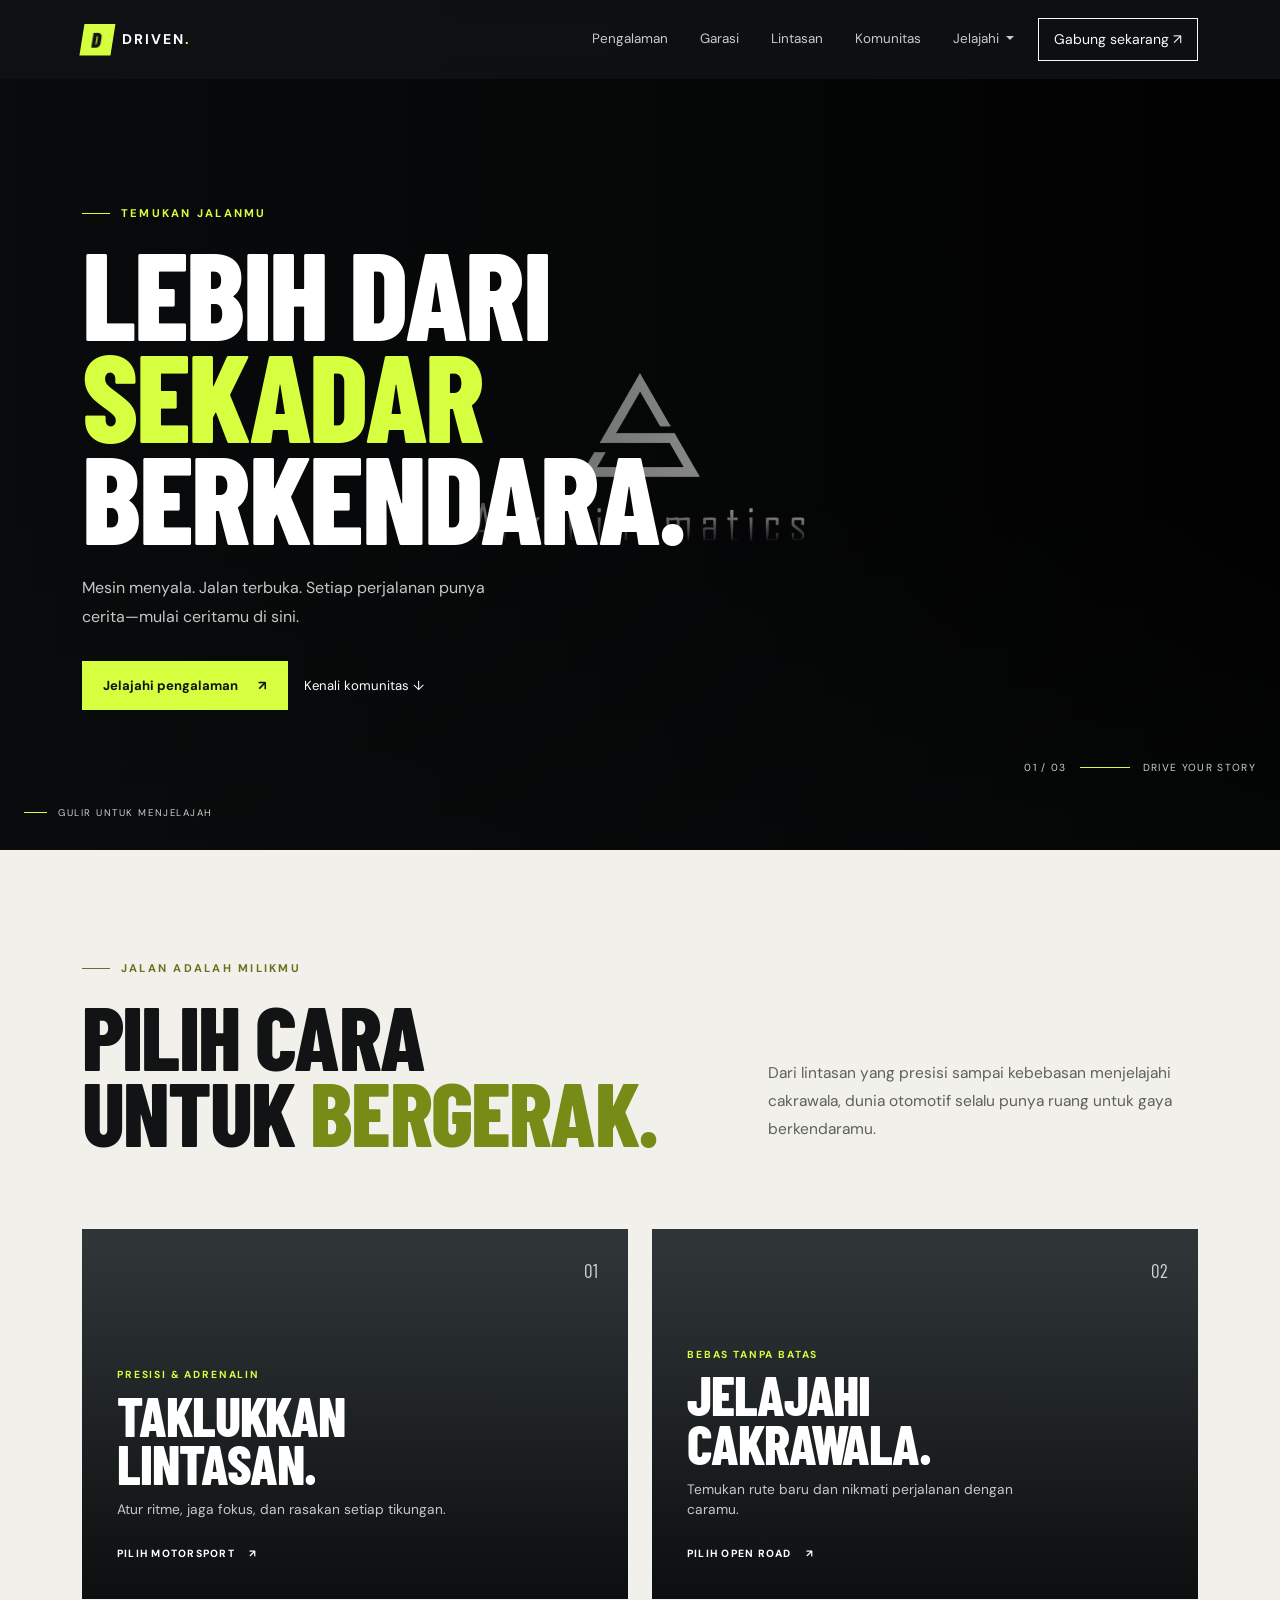
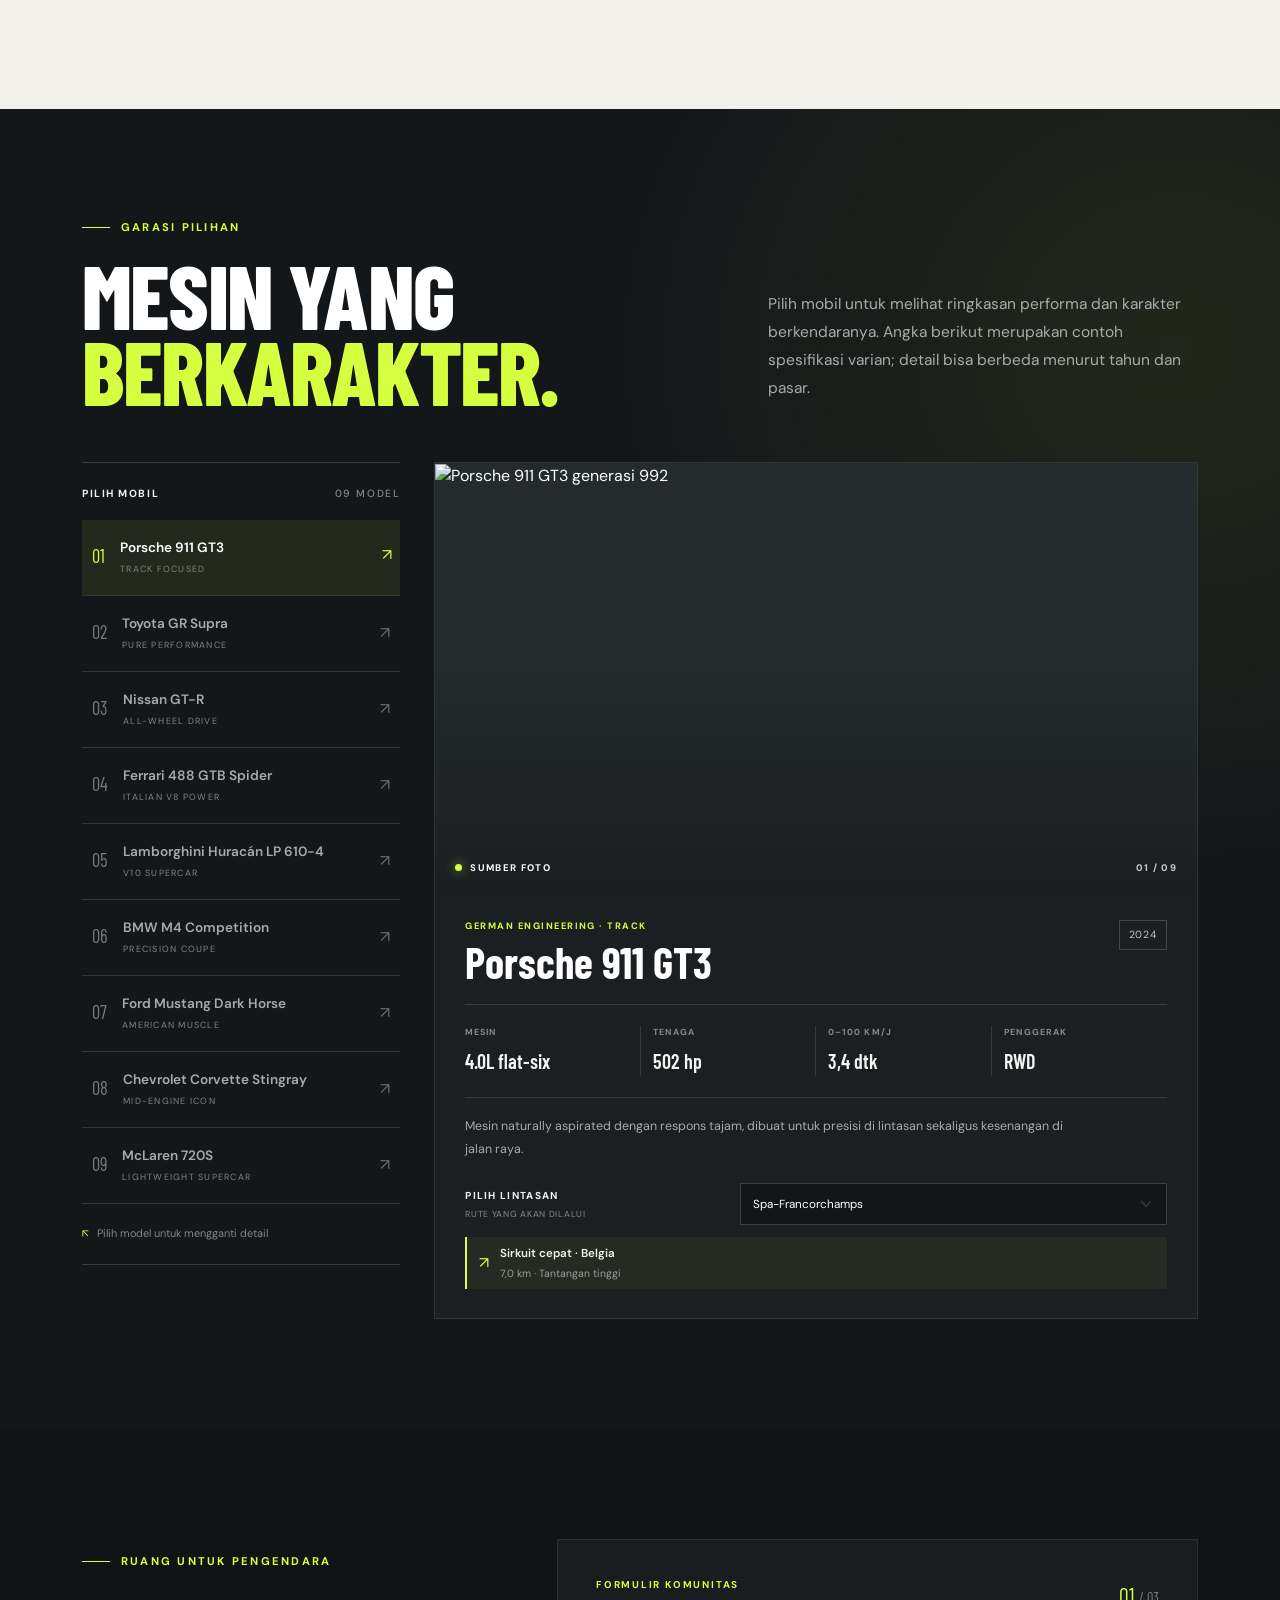
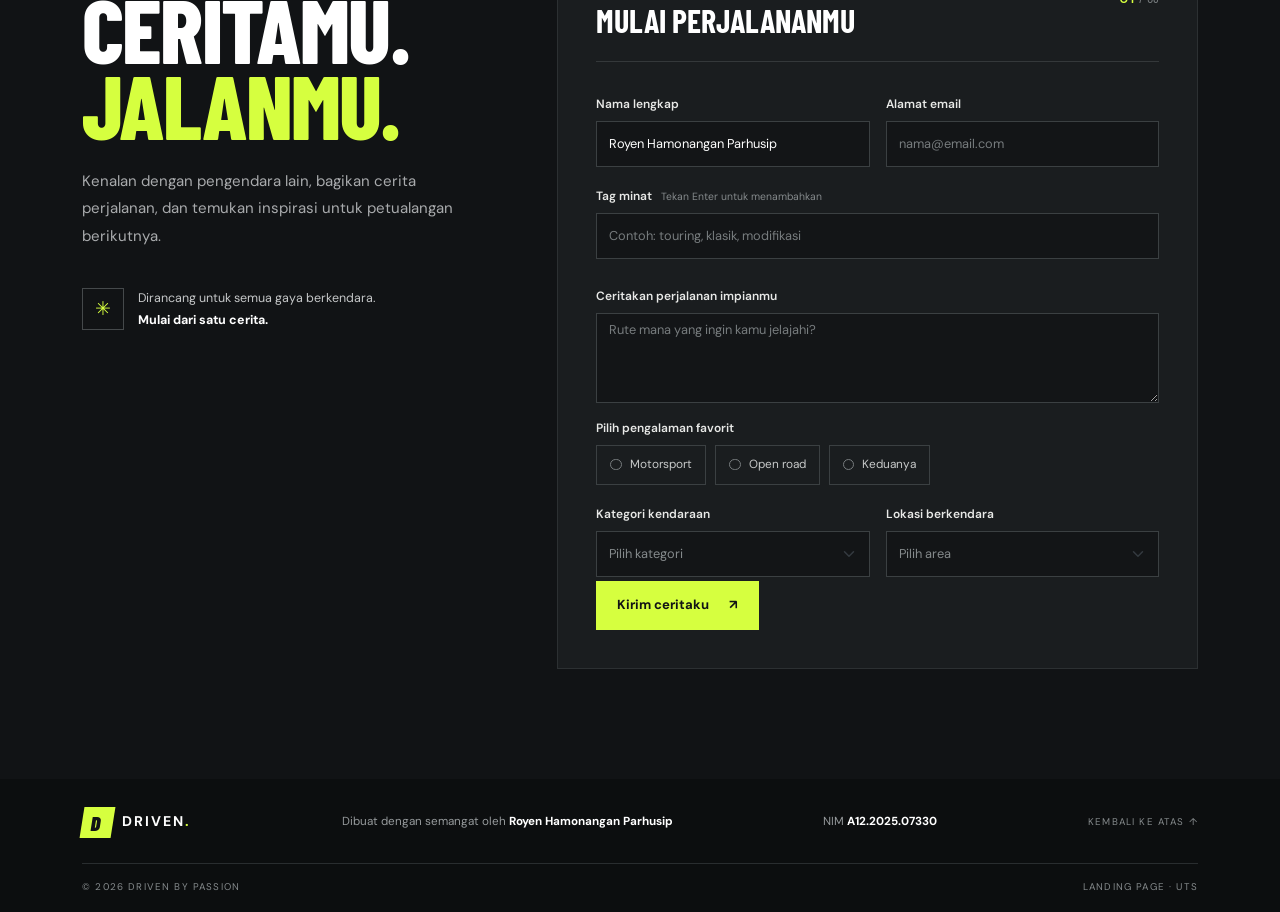
==== index1.html @ 436db830 "first commit" ====
<!DOCTYPE html>
<html lang="id">
<head>
    <meta charset="UTF-8">
    <meta name="viewport" content="width=device-width, initial-scale=1">
    <meta name="theme-color" content="#111315">
    <meta name="description" content="Jelajahi dunia otomotif, pilih gaya berkendara, dan bagikan cerita bersama Royen Hamonangan Parhusip.">
    <title>Driven by Passion — Royen Hamonangan Parhusip</title>
    <link rel="preconnect" href="https://cdn.jsdelivr.net">
    <link href="https://cdn.jsdelivr.net/npm/bootstrap@5.3.3/dist/css/bootstrap.min.css" rel="stylesheet">
    <link rel="stylesheet" href="style.css">
</head>
<body>
    <div class="page-transition" id="pageTransition" aria-hidden="true">
        <div class="transition-logo">
            <span class="brand-mark">D</span>
            <span>DRIVEN<span class="brand-accent">.</span></span>
            <small>DRIVE YOUR STORY</small>
        </div>
    </div>
    <header>
        <nav class="navbar navbar-expand-lg navbar-dark fixed-top site-navbar">
            <div class="container">
                <a class="navbar-brand driven-logo" href="#home" aria-label="Driven by Passion beranda">
                    <span class="brand-mark">D</span> DRIVEN<span class="brand-accent">.</span>
                </a>
                <button class="navbar-toggler" type="button" data-bs-toggle="collapse" data-bs-target="#mainNav"
                    aria-controls="mainNav" aria-expanded="false" aria-label="Buka navigasi">
                    <span class="navbar-toggler-icon"></span>
                </button>
                <div class="collapse navbar-collapse" id="mainNav">
                    <ul class="navbar-nav ms-auto align-items-lg-center gap-lg-3">
                        <li class="nav-item"><a class="nav-link" href="#experience">Pengalaman</a></li>
                        <li class="nav-item"><a class="nav-link" href="#garage">Garasi</a></li>
                        <li class="nav-item"><a class="nav-link" href="#carTracks">Lintasan</a></li>
                        <li class="nav-item"><a class="nav-link" href="#community">Komunitas</a></li>
                        <li class="nav-item dropdown">
                            <a class="nav-link dropdown-toggle" href="#" role="button" data-bs-toggle="dropdown" aria-expanded="false">
                                Jelajahi
                            </a>
                            <ul class="dropdown-menu dropdown-menu-dark">
                                <li><a class="dropdown-item" href="#garage">Koleksi mobil</a></li>
                                <li><a class="dropdown-item" href="#community">Bagikan cerita</a></li>
                            </ul>
                        </li>
                        <li class="nav-item"><a class="btn btn-outline-light btn-sm nav-cta" href="#community">Gabung sekarang <span aria-hidden="true">↗</span></a></li>
                    </ul>
                </div>
            </div>
        </nav>
    </header>

    <main>
        <section class="hero-section" id="home" aria-labelledby="hero-title">
            <video class="hero-video" autoplay muted loop playsinline aria-hidden="true">
                <source src="img/LatarBelakang.mp4" type="video/mp4">
            </video>
            <div class="hero-shade"></div>
            <div class="container hero-content">
                <div class="row hero-row align-items-center">
                    <div class="col-lg-8 col-xl-7">
                        <p class="eyebrow"><span class="eyebrow-line"></span> TEMUKAN JALANMU</p>
                        <h1 id="hero-title">LEBIH DARI<br><span>SEKADAR</span> BERKENDARA.</h1>
                        <p class="hero-copy">Mesin menyala. Jalan terbuka. Setiap perjalanan punya cerita—mulai ceritamu di sini.</p>
                        <div class="d-flex flex-wrap gap-3 align-items-center">
                            <a class="btn btn-accent" href="#experience">Jelajahi pengalaman <span aria-hidden="true">↗</span></a>
                            <a class="hero-text-link" href="#community">Kenali komunitas <span aria-hidden="true">↓</span></a>
                        </div>
                    </div>
                </div>
            </div>
            <div class="hero-caption d-none d-md-flex" aria-hidden="true">
                <span>01 / 03</span><span class="caption-rule"></span><span>DRIVE YOUR STORY</span>
            </div>
            <a class="scroll-cue" href="#experience" aria-label="Gulir ke pengalaman"><span></span> GULIR UNTUK MENJELAJAH</a>
        </section>

        <section class="intro-section section-space" id="experience">
            <div class="container">
                <div class="row align-items-end gy-4">
                    <div class="col-lg-7">
                        <p class="eyebrow eyebrow-dark"><span class="eyebrow-line"></span> JALAN ADALAH MILIKMU</p>
                        <h2 class="section-title">PILIH CARA<br>UNTUK <span>BERGERAK.</span></h2>
                    </div>
                    <div class="col-lg-5">
                        <p class="section-description">Dari lintasan yang presisi sampai kebebasan menjelajahi cakrawala, dunia otomotif selalu punya ruang untuk gaya berkendaramu.</p>
                    </div>
                </div>
                <div class="row g-4 experience-cards">
                    <div class="col-md-6">
                        <article class="experience-card card-track">
                            <div class="card-number">01</div>
                            <div>
                                <p class="card-kicker">PRESISI & ADRENALIN</p>
                                <h3>TAKLUKKAN<br>LINTASAN.</h3>
                                <p>Atur ritme, jaga fokus, dan rasakan setiap tikungan.</p>
                                <a href="#community" class="card-link">PILIH MOTORSPORT <span aria-hidden="true">↗</span></a>
                            </div>
                        </article>
                    </div>
                    <div class="col-md-6">
                        <article class="experience-card card-openroad">
                            <div class="card-number">02</div>
                            <div>
                                <p class="card-kicker">BEBAS TANPA BATAS</p>
                                <h3>JELAJAHI<br>CAKRAWALA.</h3>
                                <p>Temukan rute baru dan nikmati perjalanan dengan caramu.</p>
                                <a href="#community" class="card-link">PILIH OPEN ROAD <span aria-hidden="true">↗</span></a>
                            </div>
                        </article>
                    </div>
                </div>
            </div>
        </section>

        <section class="garage-section section-space" id="garage" aria-labelledby="garage-title">
            <div class="container">
                <div class="row align-items-end gy-4 garage-heading">
                    <div class="col-lg-7">
                        <p class="eyebrow"><span class="eyebrow-line"></span> GARASI PILIHAN</p>
                        <h2 class="section-title" id="garage-title">MESIN YANG<br><span>BERKARAKTER.</span></h2>
                    </div>
                    <div class="col-lg-5">
                        <p class="section-description">Pilih mobil untuk melihat ringkasan performa dan karakter berkendaranya. Angka berikut merupakan contoh spesifikasi varian; detail bisa berbeda menurut tahun dan pasar.</p>
                    </div>
                </div>
                <div class="garage-layout">
                    <div class="garage-selector" role="group" aria-label="Pilih mobil">
                        <p class="selector-label">PILIH MOBIL <span>09 MODEL</span></p>
                        <button class="car-option is-active" type="button" data-car="gt3" aria-pressed="true">
                            <span class="car-index">01</span>
                            <span class="car-option-copy"><strong>Porsche 911 GT3</strong><small>TRACK FOCUSED</small></span>
                            <span class="car-option-arrow" aria-hidden="true">↗</span>
                        </button>
                        <button class="car-option" type="button" data-car="supra" aria-pressed="false">
                            <span class="car-index">02</span>
                            <span class="car-option-copy"><strong>Toyota GR Supra</strong><small>PURE PERFORMANCE</small></span>
                            <span class="car-option-arrow" aria-hidden="true">↗</span>
                        </button>
                        <button class="car-option" type="button" data-car="gtr" aria-pressed="false">
                            <span class="car-index">03</span>
                            <span class="car-option-copy"><strong>Nissan GT-R</strong><small>ALL-WHEEL DRIVE</small></span>
                            <span class="car-option-arrow" aria-hidden="true">↗</span>
                        </button>
                        <button class="car-option" type="button" data-car="ferrari" aria-pressed="false">
                            <span class="car-index">04</span>
                            <span class="car-option-copy"><strong>Ferrari 488 GTB Spider</strong><small>ITALIAN V8 POWER</small></span>
                            <span class="car-option-arrow" aria-hidden="true">↗</span>
                        </button>
                        <button class="car-option" type="button" data-car="huracan" aria-pressed="false">
                            <span class="car-index">05</span>
                            <span class="car-option-copy"><strong>Lamborghini Huracán LP 610-4</strong><small>V10 SUPERCAR</small></span>
                            <span class="car-option-arrow" aria-hidden="true">↗</span>
                        </button>
                        <button class="car-option" type="button" data-car="bmw" aria-pressed="false">
                            <span class="car-index">06</span>
                            <span class="car-option-copy"><strong>BMW M4 Competition</strong><small>PRECISION COUPE</small></span>
                            <span class="car-option-arrow" aria-hidden="true">↗</span>
                        </button>
                        <button class="car-option" type="button" data-car="mustang" aria-pressed="false">
                            <span class="car-index">07</span>
                            <span class="car-option-copy"><strong>Ford Mustang Dark Horse</strong><small>AMERICAN MUSCLE</small></span>
                            <span class="car-option-arrow" aria-hidden="true">↗</span>
                        </button>
                        <button class="car-option" type="button" data-car="corvette" aria-pressed="false">
                            <span class="car-index">08</span>
                            <span class="car-option-copy"><strong>Chevrolet Corvette Stingray</strong><small>MID-ENGINE ICON</small></span>
                            <span class="car-option-arrow" aria-hidden="true">↗</span>
                        </button>
                        <button class="car-option" type="button" data-car="mclaren" aria-pressed="false">
                            <span class="car-index">09</span>
                            <span class="car-option-copy"><strong>McLaren 720S</strong><small>LIGHTWEIGHT SUPERCAR</small></span>
                            <span class="car-option-arrow" aria-hidden="true">↗</span>
                        </button>
                        <p class="selector-hint"><span aria-hidden="true">↖</span> Pilih model untuk mengganti detail</p>
                    </div>
                    <article class="car-showcase" id="carShowcase" aria-live="polite">
                        <div class="car-image-wrap">
                            <img id="carImage" src="https://thumb.wikimedia.org/wikipedia/commons/thumb/c/c1/Porsche_992_GT3_1X7A0323.jpg/1280px-Porsche_992_GT3_1X7A0323.jpg"
                                alt="Porsche 911 GT3 generasi 992" loading="lazy">
                            <a class="image-label" id="carImageSource" href="https://commons.wikimedia.org/wiki/File:Porsche_992_GT3_1X7A0323.jpg"
                                target="_blank" rel="noopener noreferrer"><span></span> SUMBER FOTO</a>
                            <span class="image-number" id="carNumber">01 / 09</span>
                        </div>
                        <div class="car-detail">
                            <div class="car-title-row">
                                <div>
                                    <p class="car-category" id="carCategory">GERMAN ENGINEERING · TRACK</p>
                                    <h3 id="carName">Porsche 911 GT3</h3>
                                </div>
                                <span class="car-year" id="carYear">2024</span>
                            </div>
                            <div class="spec-grid">
                                <div class="spec-item"><span>MESIN</span><strong id="carEngine">4.0L flat-six</strong></div>
                                <div class="spec-item"><span>TENAGA</span><strong id="carPower">502 hp</strong></div>
                                <div class="spec-item"><span>0–100 KM/J</span><strong id="carAccel">3,4 dtk</strong></div>
                                <div class="spec-item"><span>PENGGERAK</span><strong id="carDrive">RWD</strong></div>
                            </div>
                            <p class="car-description" id="carDescription">Mesin naturally aspirated dengan respons tajam, dibuat untuk presisi di lintasan sekaligus kesenangan di jalan raya.</p>
                            <div class="track-picker" id="carTracks">
                                <label class="track-label" for="trackSelect">
                                    <span>PILIH LINTASAN</span>
                                    <small>RUTE YANG AKAN DILALUI</small>
                                </label>
                                <select class="form-select track-select" id="trackSelect" aria-describedby="trackInfo"></select>
                                <div class="track-info" id="trackInfo" aria-live="polite">
                                    <span class="track-pin" aria-hidden="true">↗</span>
                                    <div>
                                        <strong id="trackType">Sirkuit teknis</strong>
                                        <span id="trackMeta">5,4 km · Tantangan menengah</span>
                                    </div>
                                </div>
                            </div>
                        </div>
                    </article>
                </div>
            </div>
        </section>

        <section class="community-section section-space" id="community">
            <div class="container">
                <div class="row g-5 align-items-start">
                    <div class="col-lg-5 community-copy">
                        <p class="eyebrow"><span class="eyebrow-line"></span> RUANG UNTUK PENGENDARA</p>
                        <h2 class="section-title">CERITAMU.<br><span>JALANMU.</span></h2>
                        <p>Kenalan dengan pengendara lain, bagikan cerita perjalanan, dan temukan inspirasi untuk petualangan berikutnya.</p>
                        <div class="community-note">
                            <span class="note-icon" aria-hidden="true">✳</span>
                            <span>Dirancang untuk semua gaya berkendara.<br><strong>Mulai dari satu cerita.</strong></span>
                        </div>
                    </div>
                    <div class="col-lg-7">
                        <form class="join-form" id="joinForm">
                            <div class="form-heading">
                                <div>
                                    <p class="form-kicker">FORMULIR KOMUNITAS</p>
                                    <h3>Mulai perjalananmu</h3>
                                </div>
                                <span class="form-step">01 <i>/ 03</i></span>
                            </div>
                            <div class="row g-3">
                                <div class="col-md-6">
                                    <label class="form-label" for="fullName">Nama lengkap</label>
                                    <input class="form-control" id="fullName" name="fullName" type="text" value="Royen Hamonangan Parhusip" required>
                                </div>
                                <div class="col-md-6">
                                    <label class="form-label" for="email">Alamat email</label>
                                    <input class="form-control" id="email" name="email" type="email" placeholder="nama@email.com" required>
                                </div>
                                <div class="col-12">
                                    <label class="form-label" for="tagInput">Tag minat <span class="label-hint">Tekan Enter untuk menambahkan</span></label>
                                    <input class="form-control" id="tagInput" type="text" placeholder="Contoh: touring, klasik, modifikasi">
                                    <div class="tag-list" id="tagList" aria-live="polite" aria-label="Daftar tag minat"></div>
                                </div>
                                <div class="col-12">
                                    <label class="form-label" for="story">Ceritakan perjalanan impianmu</label>
                                    <textarea class="form-control" id="story" name="story" rows="3" placeholder="Rute mana yang ingin kamu jelajahi?"></textarea>
                                </div>
                                <fieldset class="col-12">
                                    <legend class="form-label">Pilih pengalaman favorit</legend>
                                    <div class="choice-row">
                                        <label class="choice-option" for="motorsport">
                                            <input type="radio" class="form-check-input" id="motorsport" name="experience" value="Motorsport" required>
                                            <span>Motorsport</span>
                                        </label>
                                        <label class="choice-option" for="horizon">
                                            <input type="radio" class="form-check-input" id="horizon" name="experience" value="Open road">
                                            <span>Open road</span>
                                        </label>
                                        <label class="choice-option" for="both">
                                            <input type="radio" class="form-check-input" id="both" name="experience" value="Keduanya">
                                            <span>Keduanya</span>
                                        </label>
                                    </div>
                                </fieldset>
                                <div class="col-md-6">
                                    <label class="form-label" for="vehicle">Kategori kendaraan</label>
                                    <select class="form-select" id="vehicle" name="vehicle" required>
                                        <option value="" selected disabled>Pilih kategori</option>
                                        <option>Mobil sport</option>
                                        <option>Mobil klasik</option>
                                        <option>Motor</option>
                                        <option>Kendaraan lainnya</option>
                                    </select>
                                </div>
                                <div class="col-md-6">
                                    <label class="form-label" for="region">Lokasi berkendara</label>
                                    <select class="form-select" id="region" name="region" required>
                                        <option value="" selected disabled>Pilih area</option>
                                        <option>Dalam kota</option>
                                        <option>Jalan pegunungan</option>
                                        <option>Sirkuit</option>
                                        <option>Lintas kota</option>
                                    </select>
                                </div>
                                <div class="col-12 form-actions">
                                    <button class="btn btn-accent" type="submit">Kirim ceritaku <span aria-hidden="true">↗</span></button>
                                    <p class="form-message mb-0" id="formMessage" role="status"></p>
                                </div>
                            </div>
                        </form>
                    </div>
                </div>
            </div>
        </section>
    </main>

    <footer class="site-footer">
        <div class="container">
            <div class="footer-main">
                <a class="navbar-brand driven-logo" href="#home"><span class="brand-mark">D</span> DRIVEN<span class="brand-accent">.</span></a>
                <p>Dibuat dengan semangat oleh <strong>Royen Hamonangan Parhusip</strong></p>
                <p>NIM <strong>A12.2025.07330</strong></p>
                <a class="back-top" href="#home">KEMBALI KE ATAS ↑</a>
            </div>
            <div class="footer-bottom">
                <span>© 2026 DRIVEN BY PASSION</span>
                <span>LANDING PAGE · UTS</span>
            </div>
        </div>
    </footer>

    <script src="https://cdn.jsdelivr.net/npm/bootstrap@5.3.3/dist/js/bootstrap.bundle.min.js"></script>
    <script src="script.js"></script>
</body>
</html>
---- style.css ----
@import url("https://fonts.googleapis.com/css2?family=Barlow+Condensed:wght@500;600;700;800;900&family=DM+Sans:wght@400;500;600;700&display=swap");

:root {
    --ink: #111315;
    --ink-soft: #191c1f;
    --paper: #f2f0eb;
    --muted: #a5a8aa;
    --accent: #d6ff3f;
}

html {
    scroll-behavior: smooth;
    scroll-padding-top: 82px;
}

body {
    margin: 0;
    background: var(--ink);
    color: #fff;
    font-family: "DM Sans", sans-serif;
}

.page-transition {
    position: fixed;
    inset: 0;
    z-index: 2000;
    display: grid;
    place-items: center;
    overflow: hidden;
    background:
        radial-gradient(ellipse at center, rgba(41, 49, 31, .96) 0%, rgba(13, 16, 17, .98) 48%, #080a0b 100%);
    opacity: 0;
    visibility: hidden;
    pointer-events: none;
}

.page-transition::before,
.page-transition::after {
    position: absolute;
    inset: 0;
    content: "";
    pointer-events: none;
}

.page-transition::before {
    background: linear-gradient(115deg, transparent 35%, rgba(214, 255, 63, .14) 49%, transparent 63%);
    transform: translateX(-110%);
}

.page-transition::after {
    inset: 50% auto auto 50%;
    width: min(72vw, 680px);
    height: 1px;
    background: var(--accent);
    box-shadow: 0 0 25px 2px rgba(214, 255, 63, .7);
    opacity: 0;
    transform: translate(-50%, -50%) scaleX(0);
}

.page-transition.is-active {
    opacity: 1;
    visibility: visible;
    pointer-events: auto;
    animation: transition-screen .78s ease both;
}

.page-transition.is-active::before {
    animation: transition-sweep .78s ease both;
}

.page-transition.is-active::after {
    animation: transition-line .58s ease both;
}

.transition-logo {
    position: relative;
    z-index: 1;
    display: flex;
    align-items: center;
    gap: 15px;
    color: #fff;
    font-size: clamp(2rem, 7vw, 4.4rem);
    font-weight: 700;
    letter-spacing: .2em;
    opacity: 0;
    transform: scale(.8);
}

.transition-logo .brand-mark {
    width: clamp(45px, 9vw, 76px);
    height: clamp(45px, 9vw, 76px);
    font-size: clamp(2rem, 6vw, 3.7rem);
}

.transition-logo .brand-accent {
    margin-left: -.2em;
}

.transition-logo small {
    position: absolute;
    top: calc(100% + 15px);
    left: 0;
    color: var(--accent);
    font-size: .58rem;
    font-weight: 600;
    letter-spacing: .3em;
    white-space: nowrap;
}

.page-transition.is-active .transition-logo {
    animation: transition-logo-enter .78s cubic-bezier(.2, .8, .2, 1) both;
}

a {
    color: inherit;
    text-decoration: none;
}

.site-navbar {
    padding: 18px 0;
    background: rgba(17, 19, 21, .82);
    backdrop-filter: blur(14px);
    transition: background .25s ease, padding .25s ease;
}

.navbar-brand {
    display: inline-flex;
    align-items: center;
    gap: 9px;
    font-size: .88rem;
    font-weight: 700;
    letter-spacing: .14em;
}

.brand-mark {
    display: inline-grid;
    width: 31px;
    height: 31px;
    place-items: center;
    background: var(--accent);
    color: var(--ink);
    font-family: "Barlow Condensed", sans-serif;
    font-size: 1.25rem;
    font-weight: 900;
    transform: skew(-9deg);
}

.driven-logo {
    transform-origin: center;
}

.driven-logo.is-animating .brand-mark {
    animation: logo-mark-pop .62s cubic-bezier(.2, .85, .3, 1.3);
}

.driven-logo.is-animating {
    animation: logo-word-flash .62s ease;
}

.brand-accent {
    color: var(--accent);
    margin-left: -9px;
}

.site-navbar .nav-link {
    color: rgba(255, 255, 255, .78);
    font-size: .84rem;
    transition: color .2s ease;
}

.site-navbar .nav-link:hover,
.site-navbar .nav-link:focus {
    color: var(--accent);
}

.nav-cta {
    border-radius: 0;
    padding: 10px 15px;
}

.hero-section {
    position: relative;
    min-height: 700px;
    height: min(850px, 100svh);
    overflow: hidden;
    background: #24282a;
}

.hero-video,
.hero-shade {
    position: absolute;
    inset: 0;
    width: 100%;
    height: 100%;
}

.hero-video {
    object-fit: cover;
}

.hero-shade {
    background: linear-gradient(90deg, rgba(10, 12, 13, .88) 0%, rgba(10, 12, 13, .55) 48%, rgba(10, 12, 13, .08) 100%),
        linear-gradient(0deg, rgba(10, 12, 13, .42), transparent 40%);
}

.hero-content {
    position: relative;
    z-index: 1;
    height: 100%;
    padding-top: 65px;
}

.hero-row {
    height: 100%;
    min-height: 100%;
}

.eyebrow {
    display: flex;
    align-items: center;
    gap: 11px;
    margin-bottom: 20px;
    color: var(--accent);
    font-size: .7rem;
    font-weight: 700;
    letter-spacing: .2em;
}

.eyebrow-line {
    width: 28px;
    height: 1px;
    background: currentColor;
}

.hero-section h1,
.section-title,
.experience-card h3 {
    font-family: "Barlow Condensed", sans-serif;
    font-weight: 800;
    letter-spacing: -.02em;
}

.hero-section h1 {
    max-width: 770px;
    margin: 0 0 19px;
    font-size: clamp(4.2rem, 9.7vw, 8.6rem);
    line-height: .82;
}

.hero-section h1 span,
.section-title span {
    color: var(--accent);
}

.hero-copy {
    max-width: 430px;
    margin: 27px 0 30px;
    color: rgba(255, 255, 255, .77);
    font-size: 1rem;
    line-height: 1.8;
}

.btn-accent {
    display: inline-flex;
    align-items: center;
    justify-content: center;
    gap: 20px;
    min-height: 49px;
    padding: 0 20px;
    border: 1px solid var(--accent);
    border-radius: 0;
    background: var(--accent);
    color: var(--ink);
    font-size: .82rem;
    font-weight: 700;
    transition: background .2s ease, color .2s ease, transform .2s ease;
}

.btn-accent:hover,
.btn-accent:focus-visible {
    border-color: var(--accent);
    background: transparent;
    color: var(--accent);
    transform: translateY(-2px);
}

.hero-text-link {
    color: #fff;
    font-size: .82rem;
    transition: color .2s ease;
}

.hero-text-link:hover {
    color: var(--accent);
}

.hero-caption {
    position: absolute;
    right: max(24px, calc((100vw - 1320px) / 2));
    bottom: 75px;
    z-index: 2;
    align-items: center;
    gap: 13px;
    color: rgba(255, 255, 255, .8);
    font-size: .64rem;
    letter-spacing: .13em;
}

.caption-rule {
    width: 50px;
    height: 1px;
    background: var(--accent);
}

.scroll-cue {
    position: absolute;
    z-index: 2;
    bottom: 30px;
    left: max(24px, calc((100vw - 1320px) / 2));
    display: flex;
    align-items: center;
    gap: 11px;
    color: rgba(255, 255, 255, .8);
    font-size: .6rem;
    letter-spacing: .16em;
}

.scroll-cue span {
    width: 23px;
    height: 1px;
    background: var(--accent);
}

.section-space {
    padding: 110px 0;
}

.intro-section {
    background: var(--paper);
    color: var(--ink);
}

.eyebrow-dark {
    color: #68721e;
}

.section-title {
    margin: 0;
    font-size: clamp(3.7rem, 7vw, 6.8rem);
    line-height: .85;
}

.intro-section .section-title span {
    color: #778c16;
}

.section-description {
    max-width: 430px;
    margin: 0 0 5px auto;
    color: #5d6060;
    font-size: .97rem;
    line-height: 1.8;
}

.experience-cards {
    margin-top: 56px;
}

.experience-card {
    position: relative;
    display: flex;
    min-height: 370px;
    align-items: flex-end;
    overflow: hidden;
    padding: 35px;
    background-color: #303638;
    background-position: center;
    background-size: cover;
    color: #fff;
    transition: transform .3s ease, background-size .3s ease;
}

.experience-card::before {
    position: absolute;
    inset: 0;
    background: linear-gradient(0deg, rgba(9, 11, 12, .92), rgba(9, 11, 12, .02) 95%);
    content: "";
    transition: background .3s ease;
}

.experience-card:hover {
    transform: translateY(-6px);
}

.experience-card:hover::before {
    background: linear-gradient(0deg, rgba(9, 11, 12, .96), rgba(9, 11, 12, .15));
}

.card-track {
    background-image: url("https://images.unsplash.com/photo-1503376780353-7e6692767b70?auto=format&fit=crop&w=1100&q=85");
}

.card-openroad {
    background-image: url("https://images.unsplash.com/photo-1519681393784-d120267933ba?auto=format&fit=crop&w=1100&q=85");
}

.experience-card > div:last-child {
    position: relative;
    z-index: 1;
}

.card-number {
    position: absolute;
    top: 28px;
    right: 30px;
    color: rgba(255, 255, 255, .78);
    font-family: "Barlow Condensed", sans-serif;
    font-size: 1.2rem;
}

.card-kicker {
    margin-bottom: 9px;
    color: var(--accent);
    font-size: .64rem;
    font-weight: 700;
    letter-spacing: .18em;
}

.experience-card h3 {
    margin-bottom: 10px;
    font-size: 3.4rem;
    line-height: .9;
}

.experience-card p:not(.card-kicker) {
    max-width: 340px;
    margin-bottom: 20px;
    color: rgba(255, 255, 255, .76);
    font-size: .86rem;
}

.card-link {
    display: inline-flex;
    gap: 14px;
    color: #fff;
    font-size: .65rem;
    font-weight: 700;
    letter-spacing: .12em;
    transition: color .2s ease;
}

.card-link:hover {
    color: var(--accent);
}

.community-section {
    background: var(--ink);
}

.community-section > .container > .row {
    --bs-gutter-x: 1.5rem;
}

.community-copy {
    padding-top: 14px;
}

.community-copy > p:not(.eyebrow) {
    max-width: 390px;
    margin-top: 26px;
    color: #a9abad;
    font-size: .94rem;
    line-height: 1.8;
}

.community-note {
    display: flex;
    align-items: center;
    gap: 14px;
    margin-top: 37px;
    color: #c5c7c8;
    font-size: .78rem;
    line-height: 1.8;
}

.community-note strong {
    color: #fff;
}

.note-icon {
    display: grid;
    width: 42px;
    height: 42px;
    place-items: center;
    border: 1px solid #45494b;
    color: var(--accent);
    font-size: 1.2rem;
}

.join-form {
    padding: 38px;
    background: #1a1d1f;
    border: 1px solid #2c3032;
}

.form-heading {
    display: flex;
    justify-content: space-between;
    align-items: flex-start;
    margin-bottom: 29px;
    padding-bottom: 21px;
    border-bottom: 1px solid #34383a;
}

.form-kicker {
    margin-bottom: 8px;
    color: var(--accent);
    font-size: .62rem;
    font-weight: 700;
    letter-spacing: .18em;
}

.form-heading h3 {
    margin: 0;
    font-family: "Barlow Condensed", sans-serif;
    font-size: 2rem;
    font-weight: 700;
    text-transform: uppercase;
}

.form-step {
    color: var(--accent);
    font-family: "Barlow Condensed", sans-serif;
    font-size: 1.35rem;
}

.form-step i {
    color: #777c7e;
    font-size: .9rem;
    font-style: normal;
}

.form-label {
    margin-bottom: 8px;
    color: #e8e9e7;
    font-size: .75rem;
    font-weight: 600;
}

.label-hint {
    margin-left: 6px;
    color: #858a8c;
    font-size: .65rem;
    font-weight: 400;
}

.form-control,
.form-select {
    min-height: 46px;
    border: 1px solid #3b4042;
    border-radius: 0;
    background-color: #131517;
    color: #fff;
    font-size: .8rem;
}

.form-control::placeholder {
    color: #777c7e;
}

.form-control:focus,
.form-select:focus {
    border-color: var(--accent);
    background-color: #131517;
    color: #fff;
    box-shadow: 0 0 0 .18rem rgba(214, 255, 63, .13);
}

.form-select:invalid {
    color: #858a8c;
}

.form-select option {
    color: #fff;
    background: #131517;
}

textarea.form-control {
    min-height: 90px;
    resize: vertical;
}

.choice-row {
    display: flex;
    flex-wrap: wrap;
    gap: 9px;
}

.choice-option {
    display: inline-flex;
    min-height: 40px;
    align-items: center;
    gap: 8px;
    padding: 0 13px;
    border: 1px solid #3b4042;
    color: #c7c9c9;
    cursor: pointer;
    font-size: .74rem;
    transition: border-color .2s ease, color .2s ease;
}

.choice-option:hover {
    border-color: var(--accent);
    color: #fff;
}

.form-check-input {
    margin: 0;
    border-color: #777c7e;
    background-color: transparent;
}

.form-check-input:checked {
    border-color: var(--accent);
    background-color: var(--accent);
}

.form-check-input:focus {
    border-color: var(--accent);
    box-shadow: 0 0 0 .18rem rgba(214, 255, 63, .16);
}

.tag-list {
    display: flex;
    flex-wrap: wrap;
    gap: 7px;
    margin-top: 8px;
}

.tag-chip {
    display: inline-flex;
    align-items: center;
    gap: 7px;
    padding: 5px 8px 5px 10px;
    background: rgba(214, 255, 63, .1);
    color: var(--accent);
    font-size: .68rem;
}

.tag-remove {
    padding: 0 2px;
    border: 0;
    background: none;
    color: inherit;
    cursor: pointer;
    font-size: .95rem;
    line-height: 1;
}

.form-actions {
    display: flex;
    flex-wrap: wrap;
    align-items: center;
    gap: 14px;
    margin-top: 4px;
}

.form-message {
    color: var(--accent);
    font-size: .75rem;
}

.site-footer {
    padding: 28px 0 18px;
    background: #0c0e0f;
}

.footer-main,
.footer-bottom {
    display: flex;
    justify-content: space-between;
    align-items: center;
    gap: 18px;
}

.footer-main {
    padding-bottom: 25px;
}

.footer-main p {
    margin: 0;
    color: #969a9c;
    font-size: .73rem;
}

.footer-main p strong {
    color: #fff;
}

.back-top,
.footer-bottom {
    color: #858a8c;
    font-size: .61rem;
    letter-spacing: .12em;
}

.back-top {
    transition: color .2s ease;
}

.back-top:hover {
    color: var(--accent);
}

.footer-bottom {
    padding-top: 16px;
    border-top: 1px solid #292d2f;
}

.garage-section {
    overflow: hidden;
    background:
        radial-gradient(ellipse at 92% 18%, rgba(214, 255, 63, .07), transparent 34%),
        #141719;
}

.garage-heading .section-title span {
    color: var(--accent);
}

.garage-section .section-description {
    color: #a9abad;
}

.garage-layout {
    display: grid;
    grid-template-columns: minmax(245px, .75fr) minmax(0, 1.8fr);
    gap: 34px;
    margin-top: 54px;
}

.garage-selector {
    align-self: stretch;
    padding: 23px 0;
    border-top: 1px solid #373c3e;
    border-bottom: 1px solid #373c3e;
}

.selector-label {
    display: flex;
    justify-content: space-between;
    margin: 0 0 18px;
    color: #f1f2ef;
    font-size: .65rem;
    font-weight: 700;
    letter-spacing: .15em;
}

.selector-label span {
    color: #82888a;
    font-weight: 500;
}

.car-option {
    display: flex;
    width: 100%;
    min-height: 76px;
    align-items: center;
    gap: 15px;
    padding: 12px 10px;
    border: 0;
    border-bottom: 1px solid #303537;
    background: transparent;
    color: #a7abad;
    text-align: left;
    cursor: pointer;
    transition: background .22s ease, color .22s ease, padding .22s ease, transform .15s ease;
}

.garage-selector {
    align-self: start;
}

.car-option:hover,
.car-option:focus-visible {
    padding-right: 15px;
    padding-left: 15px;
    color: #fff;
}

.car-option:active {
    transform: scale(.985);
}

.car-option.is-active {
    background: rgba(214, 255, 63, .08);
    color: #fff;
}

.car-option.is-active .car-index,
.car-option.is-active .car-option-arrow {
    color: var(--accent);
}

.car-index {
    color: #757b7d;
    font-family: "Barlow Condensed", sans-serif;
    font-size: 1.15rem;
    transition: color .2s ease;
}

.car-option-copy {
    display: grid;
    flex: 1;
    gap: 5px;
}

.car-option-copy strong {
    font-size: .85rem;
    font-weight: 600;
}

.car-option-copy small {
    color: #7f8587;
    font-size: .56rem;
    letter-spacing: .14em;
}

.car-option-arrow {
    color: #666c6e;
    font-size: 1rem;
    transition: color .2s ease, transform .2s ease;
}

.car-option:hover .car-option-arrow,
.car-option.is-active .car-option-arrow {
    transform: translate(2px, -2px);
}

.selector-hint {
    margin: 21px 0 0;
    color: #82888a;
    font-size: .68rem;
}

.selector-hint span {
    margin-right: 5px;
    color: var(--accent);
}

.car-showcase {
    min-width: 0;
    background: #1b1f21;
    border: 1px solid #303537;
}

.car-image-wrap {
    position: relative;
    height: clamp(260px, 35vw, 430px);
    overflow: hidden;
    background: #252a2c;
}

.car-image-wrap::after {
    position: absolute;
    inset: 45% 0 0;
    background: linear-gradient(0deg, rgba(10, 12, 13, .4), transparent);
    content: "";
    pointer-events: none;
}

.car-image-wrap img {
    width: 100%;
    height: 100%;
    object-fit: cover;
    transition: transform .6s cubic-bezier(.2, .7, .2, 1), filter .35s ease;
}

.car-showcase:hover .car-image-wrap img {
    transform: scale(1.035);
}

.image-label,
.image-number {
    position: absolute;
    z-index: 1;
    bottom: 18px;
    color: #fff;
    font-size: .6rem;
    font-weight: 700;
    letter-spacing: .14em;
}

.image-label {
    left: 20px;
    display: flex;
    align-items: center;
    gap: 8px;
    transition: color .2s ease;
}

.image-label:hover,
.image-label:focus-visible {
    color: var(--accent);
}

.image-label span {
    width: 7px;
    height: 7px;
    border-radius: 50%;
    background: var(--accent);
    box-shadow: 0 0 12px rgba(214, 255, 63, .7);
}

.image-number {
    right: 20px;
    color: rgba(255, 255, 255, .78);
}

.car-detail {
    padding: 27px 30px 29px;
}

.car-title-row {
    display: flex;
    justify-content: space-between;
    gap: 15px;
    align-items: flex-start;
    padding-bottom: 20px;
    border-bottom: 1px solid #34393b;
}

.car-category {
    margin-bottom: 7px;
    color: var(--accent);
    font-size: .58rem;
    font-weight: 700;
    letter-spacing: .16em;
}

.car-title-row h3 {
    margin: 0;
    font-family: "Barlow Condensed", sans-serif;
    font-size: clamp(1.8rem, 3.5vw, 2.7rem);
    font-weight: 700;
    line-height: 1;
}

.car-year {
    padding: 6px 9px;
    border: 1px solid #444a4c;
    color: #c3c7c8;
    font-size: .65rem;
    letter-spacing: .08em;
}

.spec-grid {
    display: grid;
    grid-template-columns: repeat(4, minmax(0, 1fr));
    padding: 21px 0;
    border-bottom: 1px solid #34393b;
}

.spec-item {
    display: grid;
    gap: 7px;
    padding: 0 12px;
    border-right: 1px solid #34393b;
}

.spec-item:first-child {
    padding-left: 0;
}

.spec-item:last-child {
    padding-right: 0;
    border-right: 0;
}

.spec-item span {
    color: #858b8d;
    font-size: .55rem;
    font-weight: 700;
    letter-spacing: .12em;
}

.spec-item strong {
    color: #f4f5f2;
    font-family: "Barlow Condensed", sans-serif;
    font-size: clamp(.92rem, 1.65vw, 1.25rem);
    font-weight: 600;
    white-space: nowrap;
}

.car-description {
    max-width: 620px;
    margin: 17px 0 0;
    color: #a7abad;
    font-size: .78rem;
    line-height: 1.8;
}

.track-picker {
    display: grid;
    grid-template-columns: minmax(125px, .75fr) minmax(180px, 1.25fr);
    gap: 12px 18px;
    align-items: center;
    margin-top: 23px;
}

.track-label {
    display: grid;
    gap: 5px;
}

.track-label > span {
    color: #f4f5f2;
    font-size: .63rem;
    font-weight: 700;
    letter-spacing: .13em;
}

.track-label small {
    color: #858b8d;
    font-size: .55rem;
    letter-spacing: .08em;
}

.track-select {
    min-height: 42px;
    font-size: .73rem;
}

.track-info {
    grid-column: 1 / -1;
    display: flex;
    align-items: center;
    gap: 11px;
    min-height: 46px;
    padding: 8px 12px;
    border-left: 2px solid var(--accent);
    background: rgba(214, 255, 63, .055);
    transition: background .2s ease, transform .2s ease;
}

.track-info.is-updating {
    animation: car-detail-enter .28s ease both;
}

.track-pin {
    color: var(--accent);
    font-size: 1rem;
}

.track-info > div {
    display: grid;
    gap: 3px;
}

.track-info strong {
    color: #f4f5f2;
    font-size: .72rem;
    font-weight: 600;
}

.track-info div span {
    color: #999fa1;
    font-size: .65rem;
}

.car-showcase.is-changing .car-image-wrap img {
    animation: car-image-enter .55s cubic-bezier(.2, .7, .2, 1);
}

.car-showcase.is-changing .car-detail {
    animation: car-detail-enter .35s ease both;
}

.nav-link:active,
.nav-cta:active,
.card-link:active {
    transform: scale(.96);
}

.reveal-on-scroll {
    opacity: 0;
    transform: translateY(22px);
    transition: opacity .65s ease, transform .65s cubic-bezier(.2, .7, .2, 1);
}

.reveal-on-scroll.is-visible {
    opacity: 1;
    transform: translateY(0);
}

@keyframes car-image-enter {
    from {
        opacity: .55;
        transform: scale(1.04);
    }
    to {
        opacity: 1;
        transform: scale(1);
    }
}

@keyframes car-detail-enter {
    from {
        opacity: .35;
        transform: translateY(8px);
    }
    to {
        opacity: 1;
        transform: translateY(0);
    }
}

@keyframes logo-mark-pop {
    0% {
        transform: skew(-9deg) scale(1) rotate(0);
        box-shadow: 0 0 0 0 rgba(214, 255, 63, 0);
    }
    38% {
        transform: skew(-9deg) scale(1.28) rotate(-9deg);
        box-shadow: 0 0 0 9px rgba(214, 255, 63, .13);
    }
    72% {
        transform: skew(-9deg) scale(.94) rotate(4deg);
    }
    100% {
        transform: skew(-9deg) scale(1) rotate(0);
        box-shadow: 0 0 0 0 rgba(214, 255, 63, 0);
    }
}

@keyframes logo-word-flash {
    0%, 100% {
        filter: brightness(1);
    }
    40% {
        filter: brightness(1.55);
    }
}

@keyframes transition-screen {
    0% {
        opacity: 0;
    }
    18%, 68% {
        opacity: 1;
    }
    100% {
        opacity: 0;
    }
}

@keyframes transition-logo-enter {
    0% {
        opacity: 0;
        transform: scale(.78);
        filter: blur(9px);
    }
    28%, 67% {
        opacity: 1;
        transform: scale(1);
        filter: blur(0);
    }
    100% {
        opacity: 0;
        transform: scale(1.1);
        filter: blur(5px);
    }
}

@keyframes transition-sweep {
    0% {
        transform: translateX(-110%);
    }
    52%, 100% {
        transform: translateX(110%);
    }
}

@keyframes transition-line {
    0% {
        opacity: 0;
        transform: translate(-50%, -50%) scaleX(0);
    }
    25%, 72% {
        opacity: 1;
        transform: translate(-50%, -50%) scaleX(1);
    }
    100% {
        opacity: 0;
        transform: translate(-50%, -50%) scaleX(0);
    }
}

@media (max-width: 991.98px) {
    .site-navbar .navbar-collapse {
        padding: 14px 0 5px;
    }

    .site-navbar .navbar-nav {
        align-items: flex-start !important;
    }

    .hero-section {
        min-height: 650px;
    }

    .section-space {
        padding: 85px 0;
    }

    .section-description {
        margin-left: 0;
    }

    .garage-layout {
        grid-template-columns: 1fr;
        gap: 25px;
    }

    .garage-selector {
        padding: 15px 0;
    }

    .garage-selector .selector-hint {
        margin-top: 13px;
    }
}

@media (max-width: 575.98px) {
    .site-navbar {
        padding: 13px 0;
    }

    .hero-section {
        min-height: 680px;
        height: 92svh;
    }

    .hero-shade {
        background: linear-gradient(90deg, rgba(10, 12, 13, .85), rgba(10, 12, 13, .28)),
            linear-gradient(0deg, rgba(10, 12, 13, .6), transparent 50%);
    }

    .hero-content {
        height: 100%;
        padding-top: 60px;
    }

    .hero-section h1 {
        font-size: clamp(3.65rem, 16vw, 5.4rem);
    }

    .hero-copy {
        font-size: .9rem;
    }

    .section-space {
        padding: 72px 0;
    }

    .section-title {
        font-size: clamp(3.6rem, 15vw, 5rem);
    }

    .experience-cards {
        margin-top: 35px;
    }

    .experience-card {
        min-height: 330px;
        padding: 25px;
    }

    .experience-card h3 {
        font-size: 3rem;
    }

    .join-form {
        padding: 24px 18px;
    }

    .car-detail {
        padding: 21px 17px 23px;
    }

    .track-picker {
        grid-template-columns: 1fr;
        gap: 10px;
    }

    .track-info {
        grid-column: auto;
    }

    .spec-grid {
        grid-template-columns: repeat(2, minmax(0, 1fr));
        row-gap: 17px;
    }

    .spec-item:nth-child(2) {
        border-right: 0;
    }

    .spec-item:nth-child(3) {
        padding-left: 0;
    }

    .spec-item strong {
        font-size: 1.08rem;
    }

    .label-hint {
        display: block;
        margin: 3px 0 0;
    }

    .footer-main {
        align-items: flex-start;
        flex-direction: column;
    }
}

@media (prefers-reduced-motion: reduce) {
    html {
        scroll-behavior: auto;
    }

    *,
    *::before,
    *::after {
        transition-duration: .01ms !important;
        animation-duration: .01ms !important;
        animation-iteration-count: 1 !important;
    }

    .reveal-on-scroll {
        opacity: 1;
        transform: none;
    }
}
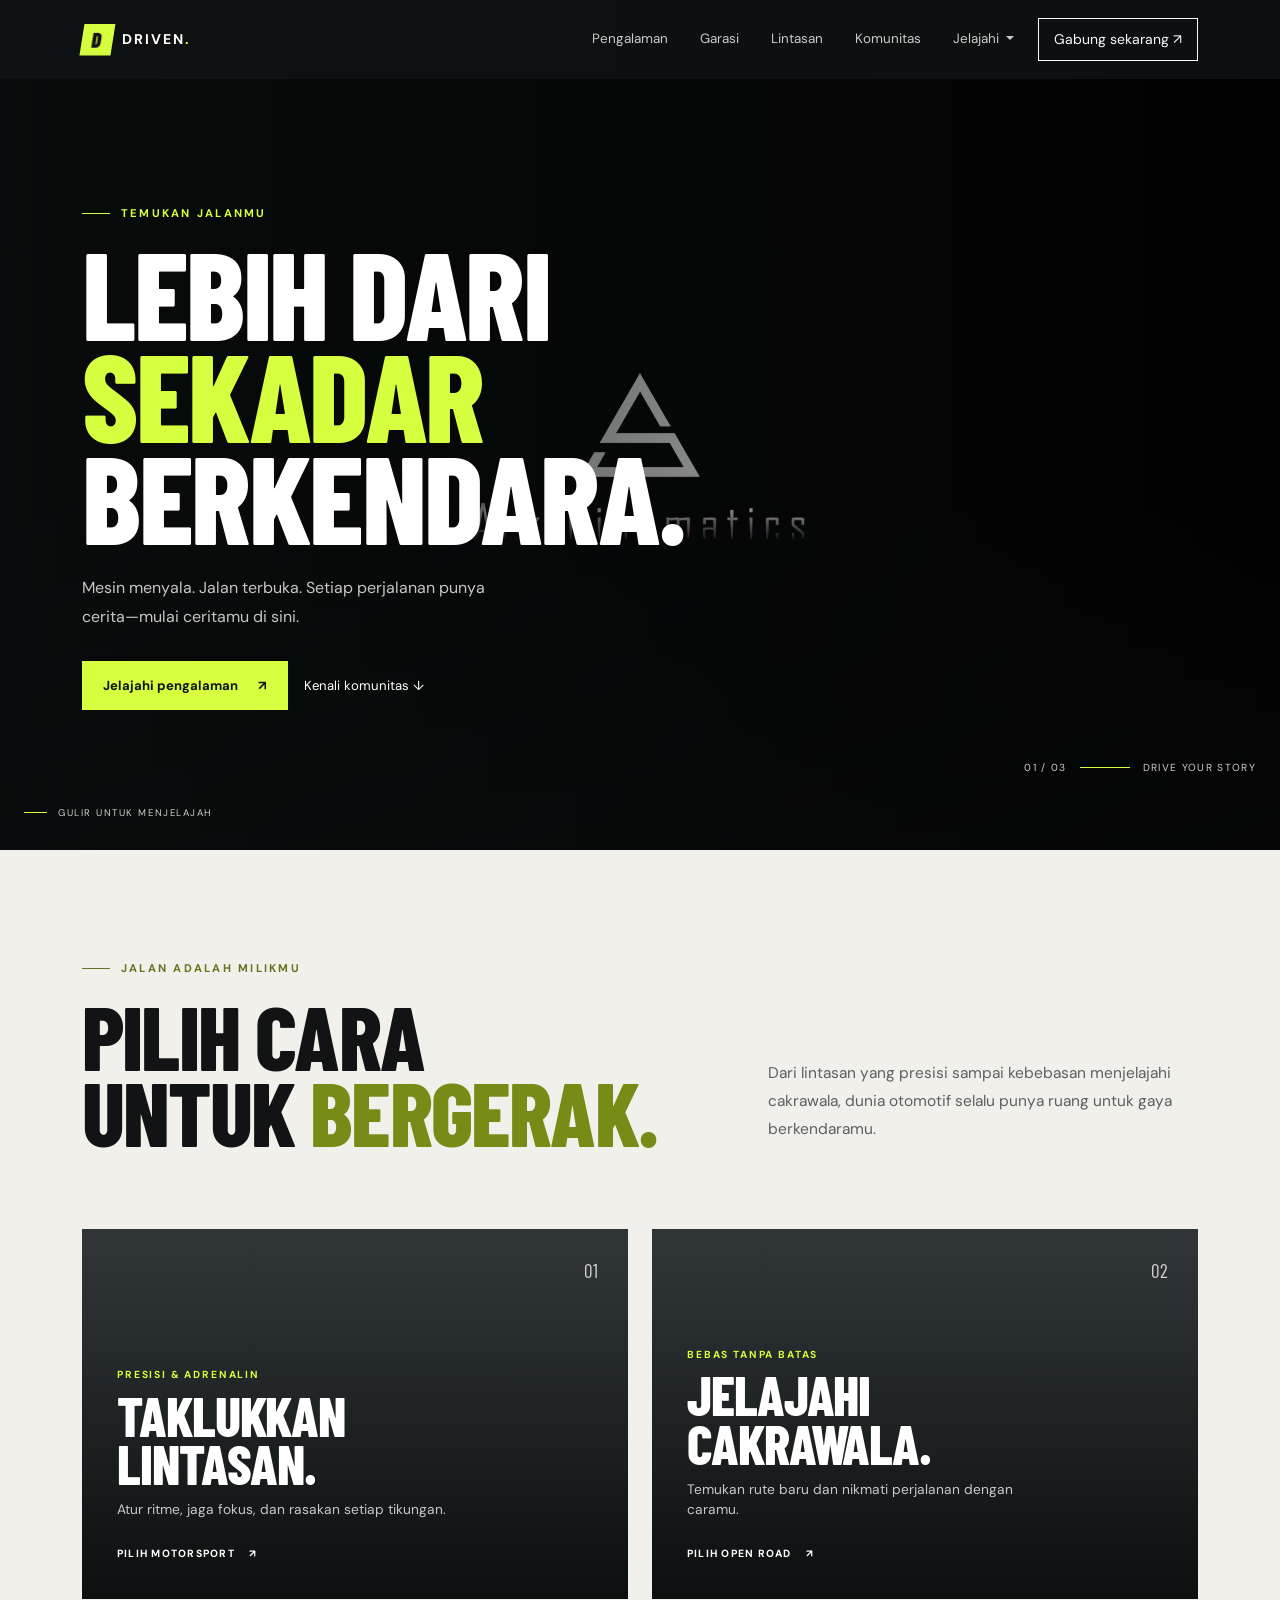
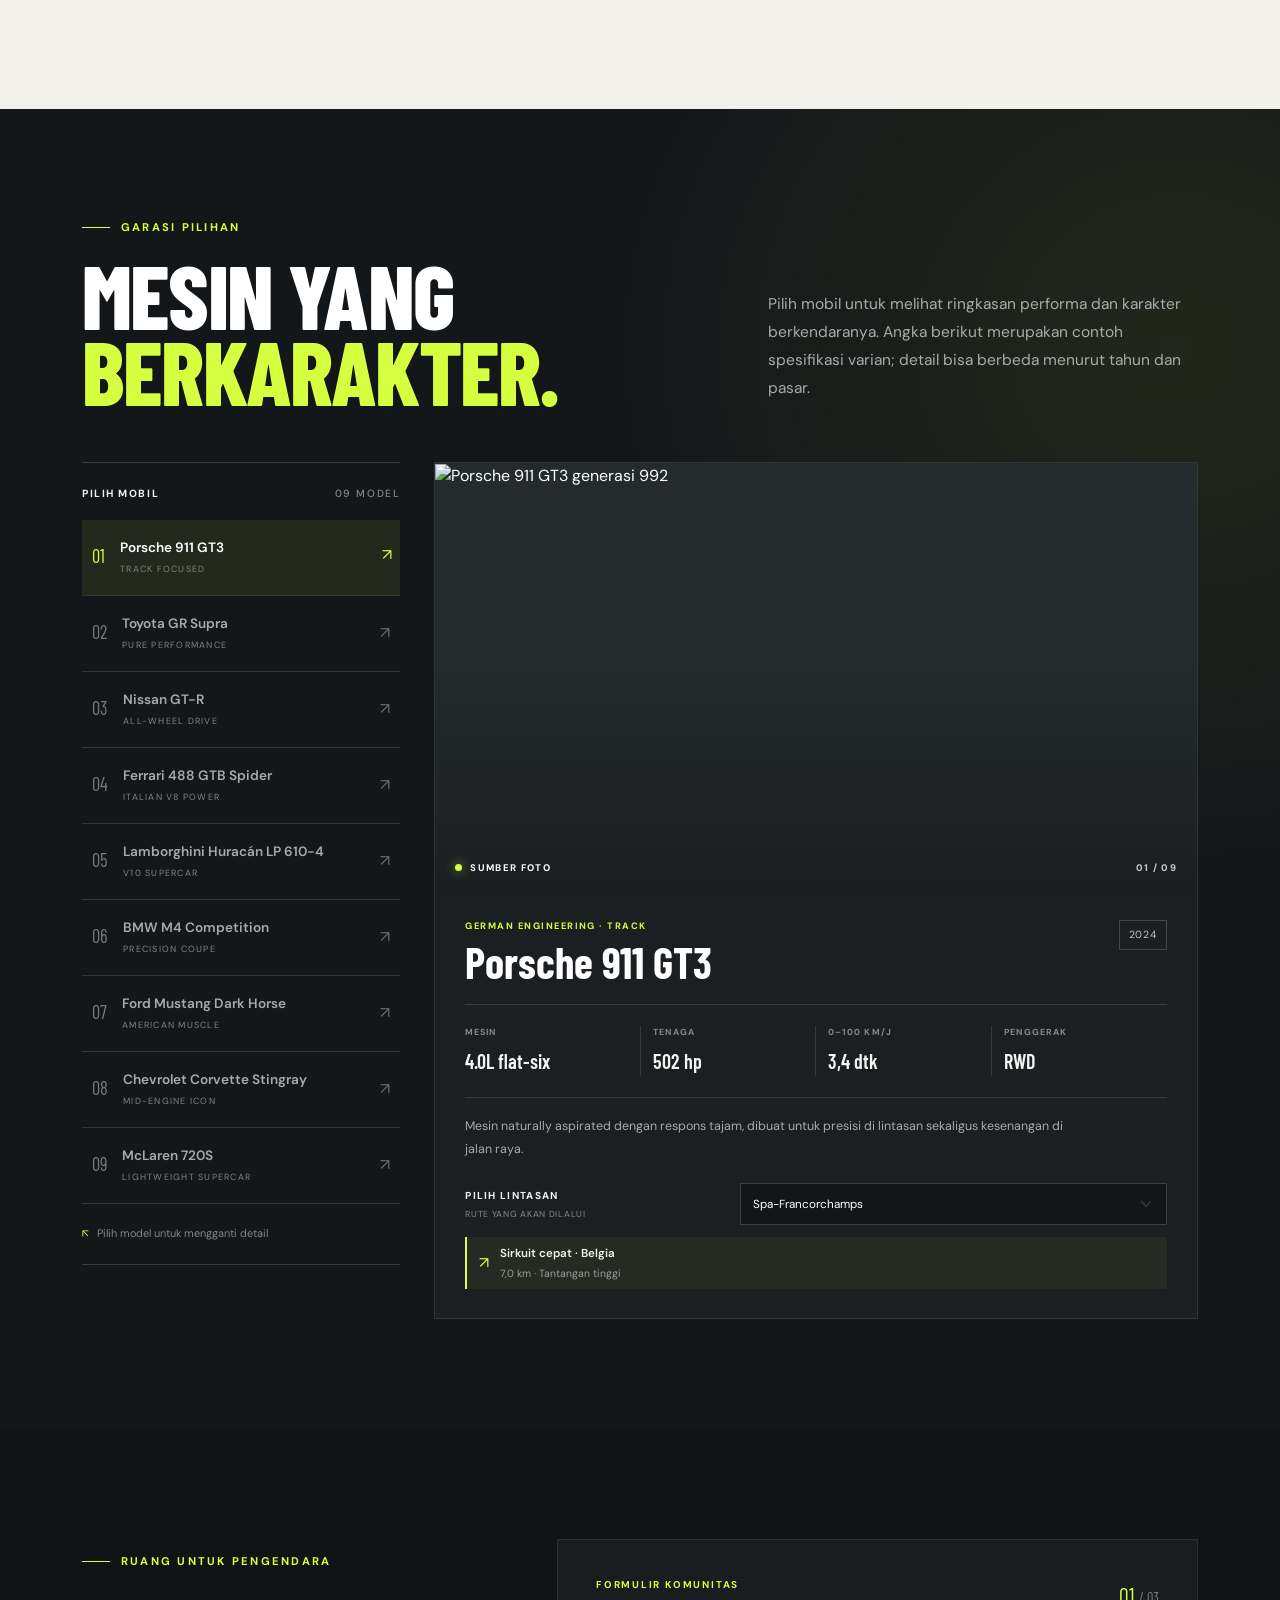
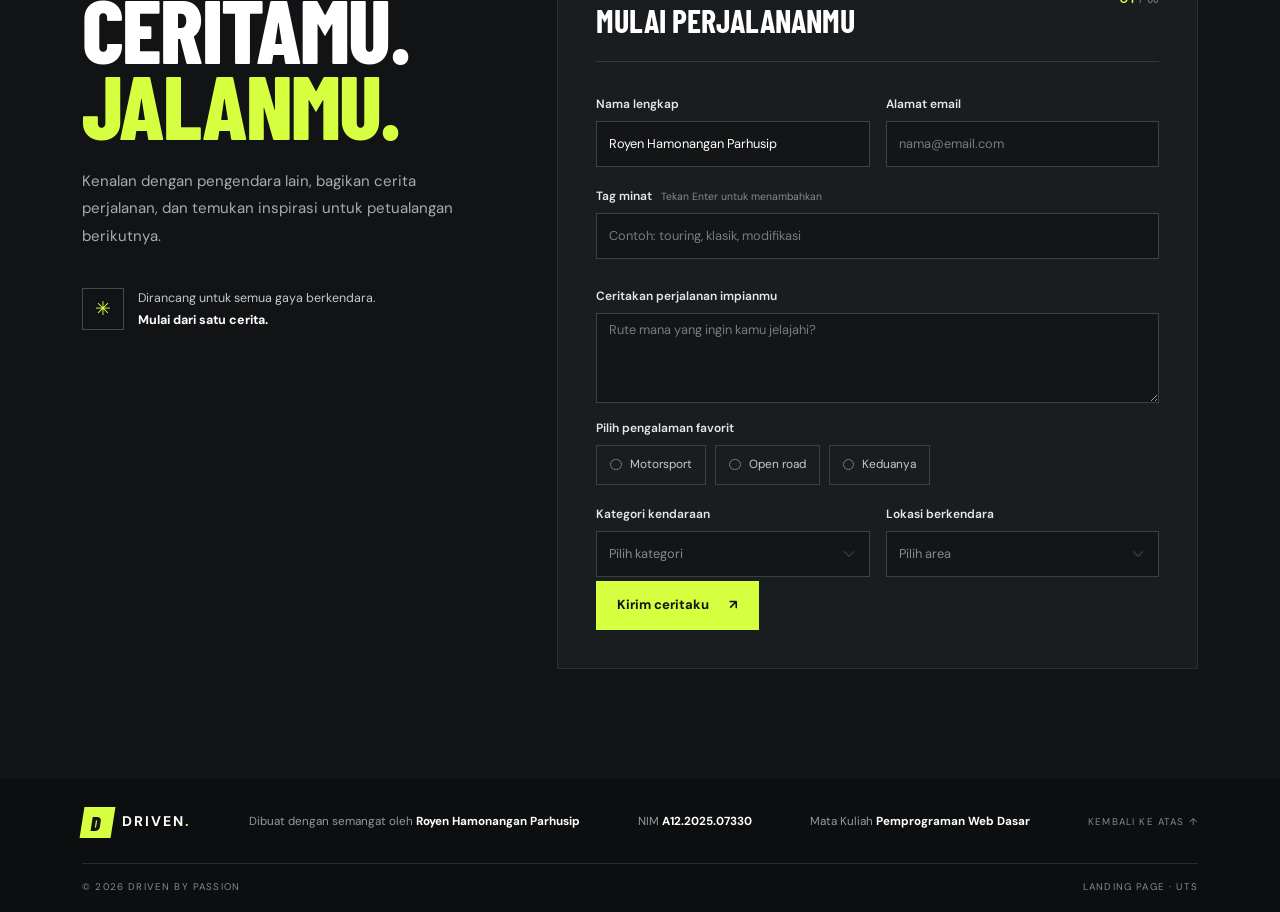
==== commit 9faac47c: "menambahkan nim dan mata kuliah" ====
--- a/index1.html
+++ b/index1.html
@@ -311,6 +311,7 @@
                 <a class="navbar-brand driven-logo" href="#home"><span class="brand-mark">D</span> DRIVEN<span class="brand-accent">.</span></a>
                 <p>Dibuat dengan semangat oleh <strong>Royen Hamonangan Parhusip</strong></p>
                 <p>NIM <strong>A12.2025.07330</strong></p>
+                <p>Mata Kuliah <strong>Pemprograman Web Dasar</strong></p>
                 <a class="back-top" href="#home">KEMBALI KE ATAS ↑</a>
             </div>
             <div class="footer-bottom">
